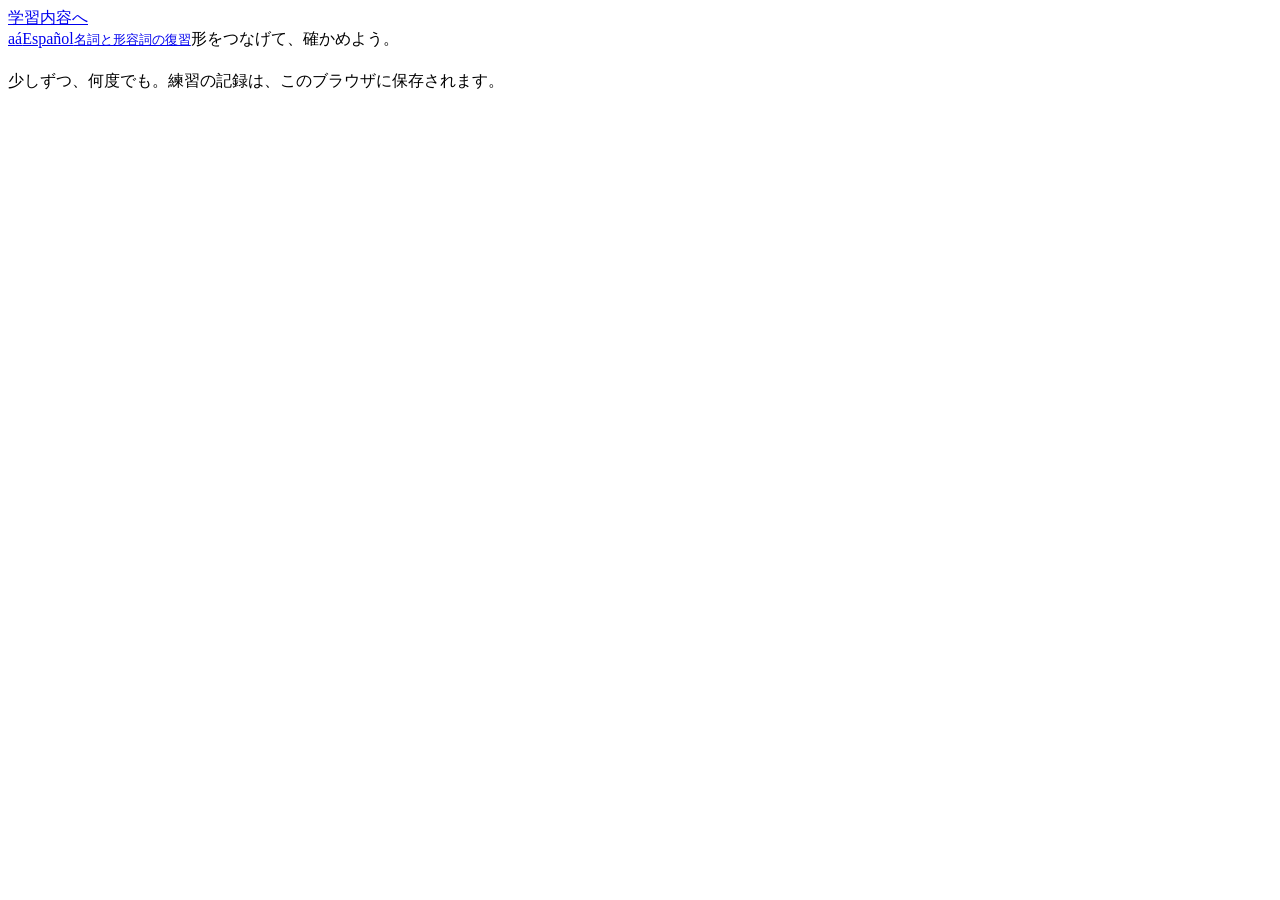
==== 36krf7/index.html @ 360e8094 "Move noun review app to fixed ID 36krf7" ====
<!doctype html>
<html lang="ja">
<head>
  <meta charset="utf-8">
  <meta name="viewport" content="width=device-width, initial-scale=1">
  <meta name="theme-color" content="#fff5ee">
  <meta name="robots" content="noindex, nofollow">
  <title>名詞と形容詞の復習 · Español</title>
  <link rel="stylesheet" href="style.css">
</head>
<body>
  <a class="skip" href="#content">学習内容へ</a>
  <header class="masthead"><div class="masthead-inner"><a href="#" id="home-link" class="brand"><span class="brand-mark" aria-hidden="true">a<span>á</span></span><span>Español<small>名詞と形容詞の復習</small></span></a><span class="masthead-note">形をつなげて、確かめよう。</span></div></header>
  <div class="shell">
    <nav id="chapters" class="chapters" aria-label="学習する分野"></nav>
    <div class="page-head"><div><p id="eyebrow" class="eyebrow"></p><h1 id="title"></h1><p id="intro" class="intro"></p></div><nav id="views" class="view-tabs" aria-label="学習の方法"></nav></div>
    <main id="content" tabindex="-1"></main>
    <footer><span>少しずつ、何度でも。</span><span>練習の記録は、このブラウザに保存されます。</span></footer>
    <p id="notice" class="notice" role="status" aria-live="polite"></p>
  </div>
  <script src="data.js"></script><script src="engine.js"></script><script src="app.js"></script>
</body>
</html>
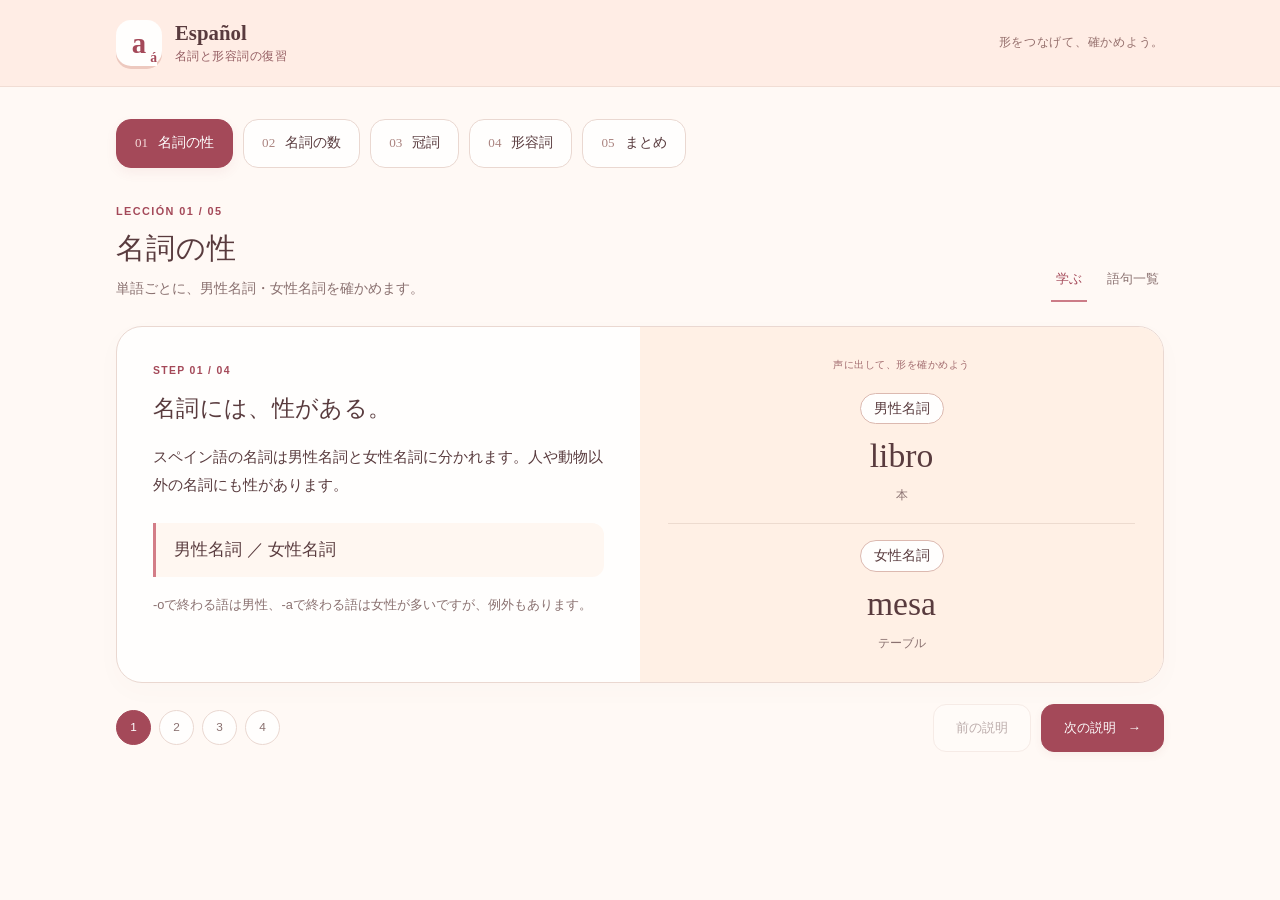
==== commit 51ddb52d: "Remove study guidance and footer notices" ====
--- a/36krf7/index.html
+++ b/36krf7/index.html
@@ -15,7 +15,6 @@
     <nav id="chapters" class="chapters" aria-label="学習する分野"></nav>
     <div class="page-head"><div><p id="eyebrow" class="eyebrow"></p><h1 id="title"></h1><p id="intro" class="intro"></p></div><nav id="views" class="view-tabs" aria-label="学習の方法"></nav></div>
     <main id="content" tabindex="-1"></main>
-    <footer><span>少しずつ、何度でも。</span><span>練習の記録は、このブラウザに保存されます。</span></footer>
     <p id="notice" class="notice" role="status" aria-live="polite"></p>
   </div>
   <script src="data.js"></script><script src="engine.js"></script><script src="app.js"></script>
--- a/36krf7/style.css
+++ b/36krf7/style.css
@@ -0,0 +1,23 @@
+:root{--paper:#fff9f5;--peach:#fff0e5;--rose:#a44959;--rose-dark:#853a49;--ink:#593b3e;--muted:#8a7170;--line:#ead8d1;--green:#33725a;--red:#ac3b51;--white:#fffefd;color:var(--ink);font-family:"Hiragino Maru Gothic ProN","Hiragino Sans",-apple-system,BlinkMacSystemFont,"Noto Sans JP",Meiryo,sans-serif;font-synthesis:none}
+*{box-sizing:border-box}body{margin:0;background:var(--paper);line-height:1.8}button,input,select{font:inherit;color:inherit}button,a,input,select{-webkit-tap-highlight-color:transparent}button{cursor:pointer}button:disabled{cursor:default}button,a,select,input{touch-action:manipulation}button:focus-visible,a:focus-visible,select:focus-visible,input:focus-visible{outline:3px solid #c68255;outline-offset:4px}button{transition:background .16s,border-color .16s,transform .16s}button:not(:disabled):active{transform:translateY(1px)}a{color:inherit}.skip{position:absolute;top:-100px;left:15px;padding:10px;background:white;z-index:10}.skip:focus{top:10px}
+.masthead{background:#ffede5;border-bottom:1px solid #f1ddd4}.masthead-inner{max-width:1120px;margin:auto;padding:20px 36px;display:flex;align-items:center;justify-content:space-between}.brand{text-decoration:none;display:flex;align-items:center;gap:13px;font:700 1.3rem Georgia,serif}.brand small{font:500 .72rem/1.5 sans-serif;display:block;margin-top:3px;letter-spacing:.04em;color:#945d62}.brand-mark{position:relative;width:46px;height:46px;background:var(--white);border-radius:15px;display:flex;align-items:center;justify-content:center;font-size:1.8rem;color:var(--rose);box-shadow:0 3px 0 #edc9bf}.brand-mark span{position:absolute;right:5px;bottom:0;font-size:.85rem;background:var(--white);padding-left:3px}.masthead-note{font-size:.76rem;color:#946e6b;letter-spacing:.06em}
+.shell{max-width:1120px;margin:auto;padding:32px 36px 18px}.chapters{display:flex;gap:10px;flex-wrap:wrap}.chapter{padding:11px 18px;border:1px solid var(--line);border-radius:15px;background:var(--white);font-size:.86rem;font-weight:600;min-height:48px;display:flex;align-items:center;gap:10px}.chapter-no{font:500 .82rem Georgia,serif;color:#ab8480}.chapter.active{background:var(--rose);border-color:var(--rose);color:white;box-shadow:0 5px 12px #a4495912}.chapter.active .chapter-no{color:#f4d9d8}.visited{font-size:.75rem;color:var(--green)}.chapter.active .visited{color:white}.chapter:hover:not(.active){background:#fff3eb;border-color:#dcb9b0}
+.page-head{margin:35px 0 24px;display:flex;align-items:flex-end;justify-content:space-between;gap:25px}.eyebrow,.step-label{color:var(--rose);font-size:.65rem;font-weight:650;letter-spacing:.13em;margin:0 0 8px}.eyebrow{font:600 .68rem/1.5 sans-serif}h1,h2,h3,p{margin:0}h1{font-size:1.8rem;font-weight:650;letter-spacing:.035em;line-height:1.5}h2{font-size:1.45rem;letter-spacing:.015em;font-weight:600;line-height:1.65}h3{font-size:1.1rem;font-weight:600}.intro{font-size:.86rem;color:var(--muted);margin-top:7px}.view-tabs{display:flex;white-space:nowrap;gap:15px;align-self:flex-end}.view-tabs button{background:none;border:0;border-bottom:2px solid transparent;font-size:.8rem;padding:10px 5px;color:var(--muted);min-height:44px}.view-tabs .active{border-bottom-color:#cc7c87;color:var(--rose);font-weight:650}
+main:focus{outline:none}.lesson-layout{border:1px solid var(--line);border-radius:26px;overflow:hidden;display:grid;grid-template-columns:1fr 1fr;background:var(--white);box-shadow:0 8px 26px #82434706}.lesson-copy{padding:35px 36px}.lesson-copy>p:not(.step-label){font-size:.91rem;line-height:1.95;margin-top:16px}.lesson-copy>.note{font-size:.8rem!important;color:var(--muted);line-height:1.9}.rule{padding:13px 18px;background:#fff7f1;border-left:3px solid #d37d87;border-radius:0 12px 12px 0;margin-top:23px;font-size:1.04rem;font-weight:600;line-height:1.7}.example-stage{padding:29px 28px;background:var(--peach);display:flex;flex-direction:column;align-items:center;justify-content:center;text-align:center;gap:18px;min-height:310px}.stage-label{font-size:.65rem;letter-spacing:.05em;color:#a16a6d}.example{width:100%}.example>div{font:2.1rem/1.55 Georgia,"Times New Roman",serif;overflow-wrap:anywhere}.example>p{font-size:.73rem;color:var(--muted);margin-top:2px}.example.compact>div{font-size:1.64rem}.example+.example{border-top:1px solid #eddbcf;padding-top:16px}
+.lesson-nav{display:flex;justify-content:space-between;align-items:center;gap:20px;margin-top:21px}.dots{display:flex;gap:8px}.dots button{height:35px;min-width:35px;border:1px solid var(--line);border-radius:50%;background:var(--white);font-size:.74rem;color:var(--muted)}.dots .active{background:var(--rose);border-color:var(--rose);color:white}.lesson-actions{display:flex;gap:10px}.btn{min-height:47px;border:1px solid var(--line);border-radius:13px;padding:11px 22px;background:var(--white);font-size:.84rem;font-weight:600;display:inline-flex;align-items:center;justify-content:center;gap:12px;text-decoration:none}.btn.primary{background:var(--rose);border-color:var(--rose);color:white;box-shadow:0 3px 8px #8d3b4510}.btn.primary:not(:disabled):hover{background:var(--rose-dark);border-color:var(--rose-dark)}.btn:disabled{opacity:.4;box-shadow:none}
+.practice-start{border:1px solid var(--line);border-radius:26px;background:var(--white);display:grid;grid-template-columns:1.2fr 1fr;overflow:hidden;box-shadow:0 8px 26px #82434706}.practice-copy{padding:35px 36px}.practice-copy>p:not(.step-label){font-size:.85rem;color:var(--muted);margin-top:11px}.practice-settings{display:flex;flex-direction:column;gap:13px;margin:23px 0}.practice-settings label{display:flex;align-items:center;justify-content:space-between;gap:15px;font-size:.77rem}.practice-settings select{width:66%;min-height:44px;border:1px solid var(--line);border-radius:10px;background:#fffaf7;padding:8px 10px;font-size:.79rem}.start-button{width:100%;margin-top:2px}.practice-preview{padding:28px;background:var(--peach);display:flex;flex-direction:column;justify-content:center;align-items:center;text-align:center;gap:18px}.practice-preview>div{font:2.15rem/1.5 Georgia,serif}.preview-arrow{font-size:1.25rem;color:#c09389}.practice-preview .note{font-size:.75rem;color:var(--muted);max-width:23em}.last-result{margin-top:15px!important;text-align:center}.last-result b{color:var(--rose);margin-left:7px}
+.quiz{max-width:820px;margin:0 auto;border:1px solid var(--line);border-radius:26px;background:var(--white);overflow:hidden;box-shadow:0 8px 26px #82434706}.quiz-top{padding:15px 28px;display:flex;align-items:center;justify-content:space-between;font-size:.76rem;gap:8px;color:var(--muted)}.quiz-top b{color:var(--rose);font-size:.9rem}.quiz-tools{display:flex;gap:14px}.text-btn{padding:4px 0;background:none;border:0;text-decoration:underline;text-underline-offset:4px;font-size:.71rem;min-height:38px;color:var(--muted)}.progress-track{height:4px;background:#fff0e9}.progress-track>span{display:block;height:100%;background:#cf8290;transition:width .2s}.quiz-main{padding:27px 36px 30px;text-align:center}.question-kind{color:#a47976;font-size:.66rem;letter-spacing:.04em;margin-bottom:6px}.quiz h2{font-size:1rem;font-weight:550}.question-word{font:2.75rem/1.5 Georgia,"Times New Roman",serif;color:#71474c;margin:17px 0 0;overflow-wrap:anywhere}.question-word.long{font-size:2.1rem}.question-ja{font-size:.82rem;color:var(--muted);margin:4px 0 14px}.base-word{font-size:.72rem;color:var(--muted);display:flex;gap:10px;justify-content:center;align-items:center;margin:14px 0}.base-word b{color:var(--ink);font:1.1rem Georgia,serif}.choices{display:flex;flex-wrap:wrap;justify-content:center;gap:11px;margin:24px 0 23px}.choice{border:1.5px solid var(--line);border-radius:14px;min-height:58px;padding:10px 19px;background:#fffbf8;font-size:1rem;position:relative}.choice[lang=es]{font:1.35rem/1.5 Georgia,serif}.choice.selected{border-color:var(--rose);box-shadow:0 0 0 1px var(--rose);background:#fff0f0;color:var(--rose)}.choice.correct{border-color:var(--green);background:#eff8f0;color:var(--green);box-shadow:none}.choice.wrong{border-color:var(--red);background:#fff0f0;color:var(--red);box-shadow:none}.choice-symbol{font-size:.9rem;margin-left:10px}.phrases{display:grid;grid-template-columns:1fr 1fr}.phrases .choice{font-size:1.1rem;padding:14px 12px;text-wrap:balance}.quiz-bottom{display:flex;justify-content:center;margin-top:17px}.quiz-bottom>.btn{min-width:180px}.hint-button{border:0;background:none;font-size:.73rem;padding:9px 15px;margin-top:12px;color:#9c7270;min-height:44px}.hint-text{font-size:.78rem;color:var(--muted);background:#fff7f1;border-radius:12px;padding:12px 17px;text-align:left;margin-top:4px}.feedback{background:#fff3eb;text-align:left;padding:21px 23px;border-radius:16px;margin-top:23px;scroll-margin-top:20px}.feedback-title{font-size:.9rem;font-weight:650;color:var(--green)}.feedback.miss .feedback-title{color:var(--red)}.correct-answer{font:1.65rem/1.55 Georgia,serif;margin:7px 0;color:var(--green);overflow-wrap:anywhere}.correct-answer[lang=ja]{font-family:inherit;font-size:1.2rem}.feedback>p:last-child{font-size:.83rem;line-height:1.95}.your-answer{font-size:.72rem;color:var(--muted);margin-top:8px}.your-answer span{margin-left:10px;text-decoration:line-through;text-decoration-color:#cf9c94;overflow-wrap:anywhere}
+.write-area{margin:24px auto 18px;max-width:520px}.write-area label{display:block;font-size:.75rem;color:var(--muted);margin-bottom:8px}.write-area input{width:100%;min-height:58px;border:1.5px solid var(--line);border-radius:12px;padding:11px 15px;text-align:center;font:1.4rem Georgia,serif;background:#fffbf8}.write-area input[lang=ja]{font-family:inherit;font-size:1rem}.write-area input:disabled{opacity:1;color:var(--muted);background:#f9f3ee}.accent-keys{display:flex;justify-content:center;gap:8px;margin-top:10px}.accent-keys button{border:1px solid var(--line);border-radius:9px;background:white;min-width:40px;min-height:42px;font:1.05rem Georgia,serif}.accent-keys button:disabled{opacity:.45}.input-note{font-size:.67rem;color:var(--muted);margin-top:9px}
+.result{max-width:820px;margin:auto;border:1px solid var(--line);border-radius:26px;background:var(--white);padding:36px;text-align:center;box-shadow:0 8px 26px #82434706}.score-label{font-size:.74rem;color:var(--muted);margin:20px 0 0}.score{font:4.4rem/1.3 Georgia,serif;color:var(--rose);margin:4px 0 15px}.score span{font-size:1.8rem;color:#a98c87}.retry-result{font-size:.8rem;color:var(--green);margin-bottom:18px}.result-actions{display:flex;gap:12px;justify-content:center;flex-wrap:wrap;margin:15px 0 24px}.review-list{margin-top:28px;text-align:left}.review-list>h3{font-size:.88rem;margin-bottom:13px}.review-item{padding:18px 22px;border:1px solid var(--line);background:#fffaf6;border-radius:15px;margin-top:10px;font:1.2rem/1.6 Georgia,serif;overflow-wrap:anywhere}.review-arrow{margin:0 12px;color:#bc9089}.review-item strong{font-weight:500;color:var(--rose)}.review-item p{font:.75rem/1.9 "Hiragino Sans",sans-serif;color:var(--muted);margin-top:8px}.completion{font-size:.83rem;color:var(--green);background:#f2f8f2;padding:15px;border-radius:12px;margin-top:17px}.result-note{font-size:.74rem;color:var(--muted);margin-top:17px}
+.section-intro{margin:10px 0 22px}.section-intro h2{font-size:1.2rem}.section-intro p{font-size:.79rem;color:var(--muted);margin-top:7px}.vocab-grid{display:grid;grid-template-columns:repeat(3,1fr);gap:13px}.vocab-card{border:1px solid var(--line);background:var(--white);border-radius:16px;padding:21px 22px;min-width:0}.vocab-label{display:block;font-size:.71rem;color:var(--muted);margin-bottom:7px}.vocab-card strong{font:1.4rem/1.5 Georgia,serif;overflow-wrap:anywhere}.gender-tag{border:1px solid #e4c9c3;padding:2px 7px;border-radius:5px;font-size:.61rem;margin-left:7px;white-space:nowrap}.forms{font:1.13rem/1.7 Georgia,serif;color:var(--rose);margin-top:7px;overflow-wrap:anywhere}.vocab-card small{display:block;color:var(--muted);font-size:.66rem;margin-top:11px}.phrase-list{display:grid;gap:12px}.phrase-card{border:1px solid var(--line);background:var(--white);border-radius:16px;padding:20px 23px}.phrase-card>div{display:flex;gap:20px;align-items:center;font:1.38rem/1.7 Georgia,serif}.phrase-card>div>span{min-width:0;overflow-wrap:anywhere}.phrase-arrow{color:#b48880}
+.notice{font-size:.74rem;color:var(--red);text-align:center;margin-top:10px}
+@media(max-width:900px){.page-head{display:block}.view-tabs{margin-top:14px;width:max-content}.vocab-grid{grid-template-columns:repeat(2,1fr)}.lesson-copy,.practice-copy{padding:28px}.shell{padding:27px 25px}.example>div{font-size:1.8rem}.chapters{gap:8px}.chapter{padding:10px 14px}.example.compact>div{font-size:1.45rem}}
+@media(max-width:600px){.masthead-inner{padding:16px 20px}.masthead-note{display:none}.brand{font-size:1.15rem}.brand-mark{width:40px;height:40px}.shell{padding:22px 16px 14px}.chapters{display:grid;grid-template-columns:repeat(3,1fr);gap:7px}.chapter{font-size:.72rem;justify-content:center;gap:6px;padding:8px 5px;min-height:44px;border-radius:12px}.chapter-no{font-size:.7rem}.chapter:nth-child(4),.chapter:nth-child(5){grid-column:auto}.visited{margin-left:0;font-size:.65rem}.page-head{margin:24px 1px 19px}h1{font-size:1.58rem}.intro{font-size:.78rem}.view-tabs{width:100%;justify-content:space-between;margin-top:14px}.view-tabs button{flex:1;font-size:.76rem}.lesson-layout,.practice-start{grid-template-columns:1fr;border-radius:22px}.lesson-copy,.practice-copy{padding:24px}.lesson-copy h2,.practice-copy h2{font-size:1.25rem}.lesson-copy>p:not(.step-label){font-size:.82rem}.lesson-copy>.note{font-size:.75rem!important}.rule{font-size:.95rem;margin-top:19px}.example-stage{padding:23px 20px;min-height:225px;gap:14px}.example>div{font-size:1.75rem}.example.compact>div{font-size:1.38rem}.example+.example{padding-top:11px}.lesson-nav{display:block;margin-top:19px}.dots{justify-content:center;margin-bottom:16px}.dots button{height:39px;min-width:39px}.lesson-actions{justify-content:space-between}.lesson-actions .btn{flex:1;font-size:.77rem;padding:10px 11px;gap:8px}.practice-settings label{font-size:.72rem}.practice-settings select{font-size:.75rem;width:70%}.practice-preview{padding:24px 20px;gap:13px}.practice-preview>div{font-size:1.8rem}.quiz,.result{border-radius:22px}.quiz-top{padding:12px 17px;font-size:.69rem}.quiz-tools{gap:10px}.text-btn{font-size:.64rem}.quiz-main{padding:23px 17px 22px}.quiz h2{font-size:.9rem}.question-word{font-size:2.15rem;margin-top:15px}.question-word.long{font-size:1.7rem}.question-ja{font-size:.75rem}.choices{gap:8px;margin:20px 0}.choice{padding:11px 13px;min-height:54px}.choice[lang=es]{font-size:1.15rem}.choice[lang=ja]{font-size:.85rem}.phrases{grid-template-columns:1fr;gap:8px}.phrases .choice{font-size:1.14rem;min-height:51px;padding:10px 12px}.feedback{padding:17px 18px}.feedback>p:last-child{font-size:.77rem}.correct-answer{font-size:1.4rem}.quiz-bottom>.btn{min-width:170px;font-size:.8rem}.write-area input{font-size:1.2rem}.accent-keys{gap:6px}.accent-keys button{min-width:39px;min-height:44px}.result{padding:28px 19px}.result h2{font-size:1.25rem}.score{font-size:4rem}.result-actions{flex-direction:column;gap:10px}.result-actions>.btn{width:100%}.review-item{padding:15px 17px;font-size:1.12rem}.review-item p{font-size:.72rem}.review-arrow{margin:0 7px}.vocab-grid{grid-template-columns:1fr;gap:10px}.vocab-card{padding:18px 20px}.phrase-card{padding:17px 20px}.phrase-card>div{font-size:1.2rem;display:flex;flex-wrap:wrap;gap:3px 10px}.phrase-card>div>span:last-child{width:100%;color:var(--rose)}}
+@media(prefers-reduced-motion:reduce){*{transition:none!important;scroll-behavior:auto!important}}
+
+.article-instruction{display:inline-flex;align-items:center;justify-content:center;gap:9px;padding:10px 22px;border:2px solid var(--rose);border-radius:13px;color:var(--rose-dark);background:#fff0f0;font-size:1.45rem;font-weight:750;line-height:1.55;margin:0 0 4px}.article-instruction.indefinite{background:#fff0df;border-color:#b97840;color:#86542e}.article-instruction span{font-size:.85rem;font-weight:600}.resume-note{font-size:.78rem;color:var(--rose);margin:16px 0 8px}.quiz-tools{flex-wrap:wrap;justify-content:flex-end}.quiz-top>span{white-space:nowrap}.text-btn:disabled{opacity:.45}
+@media(max-width:600px){.quiz-tools{gap:0 10px}.quiz-top{align-items:flex-start}.article-instruction{font-size:1.3rem;padding:10px 16px}.article-instruction span{font-size:.76rem}}
+
+.start-button+.start-button{margin-top:10px}
+
+.noun-gender{display:inline-block;margin-bottom:6px;padding:3px 13px;border:1px solid #dcb9b0;border-radius:999px;background:var(--white);color:var(--ink);font-size:.86rem;font-weight:700;line-height:1.7}
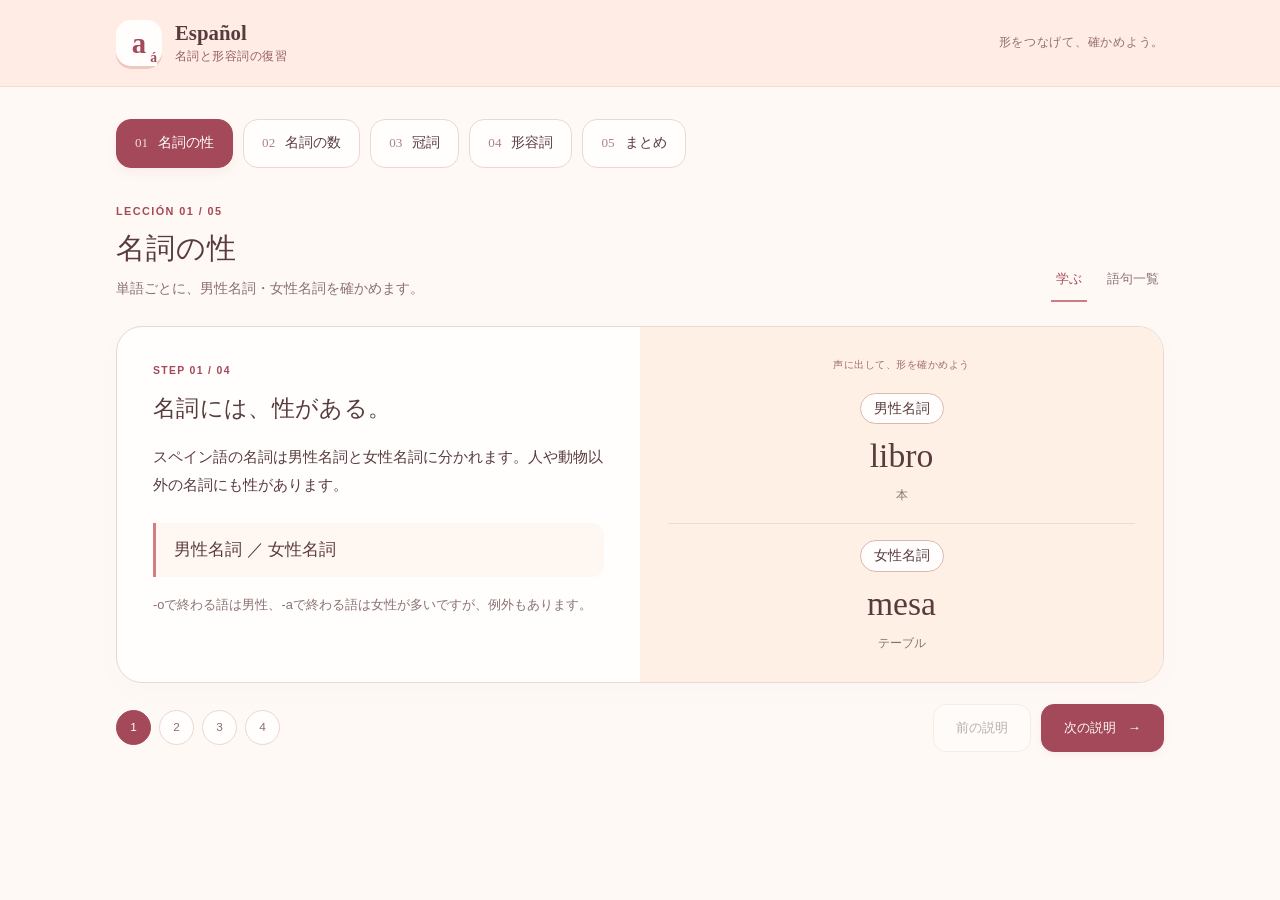
==== commit 8ba49bdf: "Version assets so browsers load updated lesson content" ====
--- a/36krf7/index.html
+++ b/36krf7/index.html
@@ -6,7 +6,7 @@
   <meta name="theme-color" content="#fff5ee">
   <meta name="robots" content="noindex, nofollow">
   <title>名詞と形容詞の復習 · Español</title>
-  <link rel="stylesheet" href="style.css">
+  <link rel="stylesheet" href="style.css?v=cfb3f581848a">
 </head>
 <body>
   <a class="skip" href="#content">学習内容へ</a>
@@ -17,6 +17,6 @@
     <main id="content" tabindex="-1"></main>
     <p id="notice" class="notice" role="status" aria-live="polite"></p>
   </div>
-  <script src="data.js"></script><script src="engine.js"></script><script src="app.js"></script>
+  <script src="data.js?v=25583dbda286"></script><script src="engine.js?v=3fdb61d75767"></script><script src="app.js?v=c4630849959b"></script>
 </body>
 </html>
